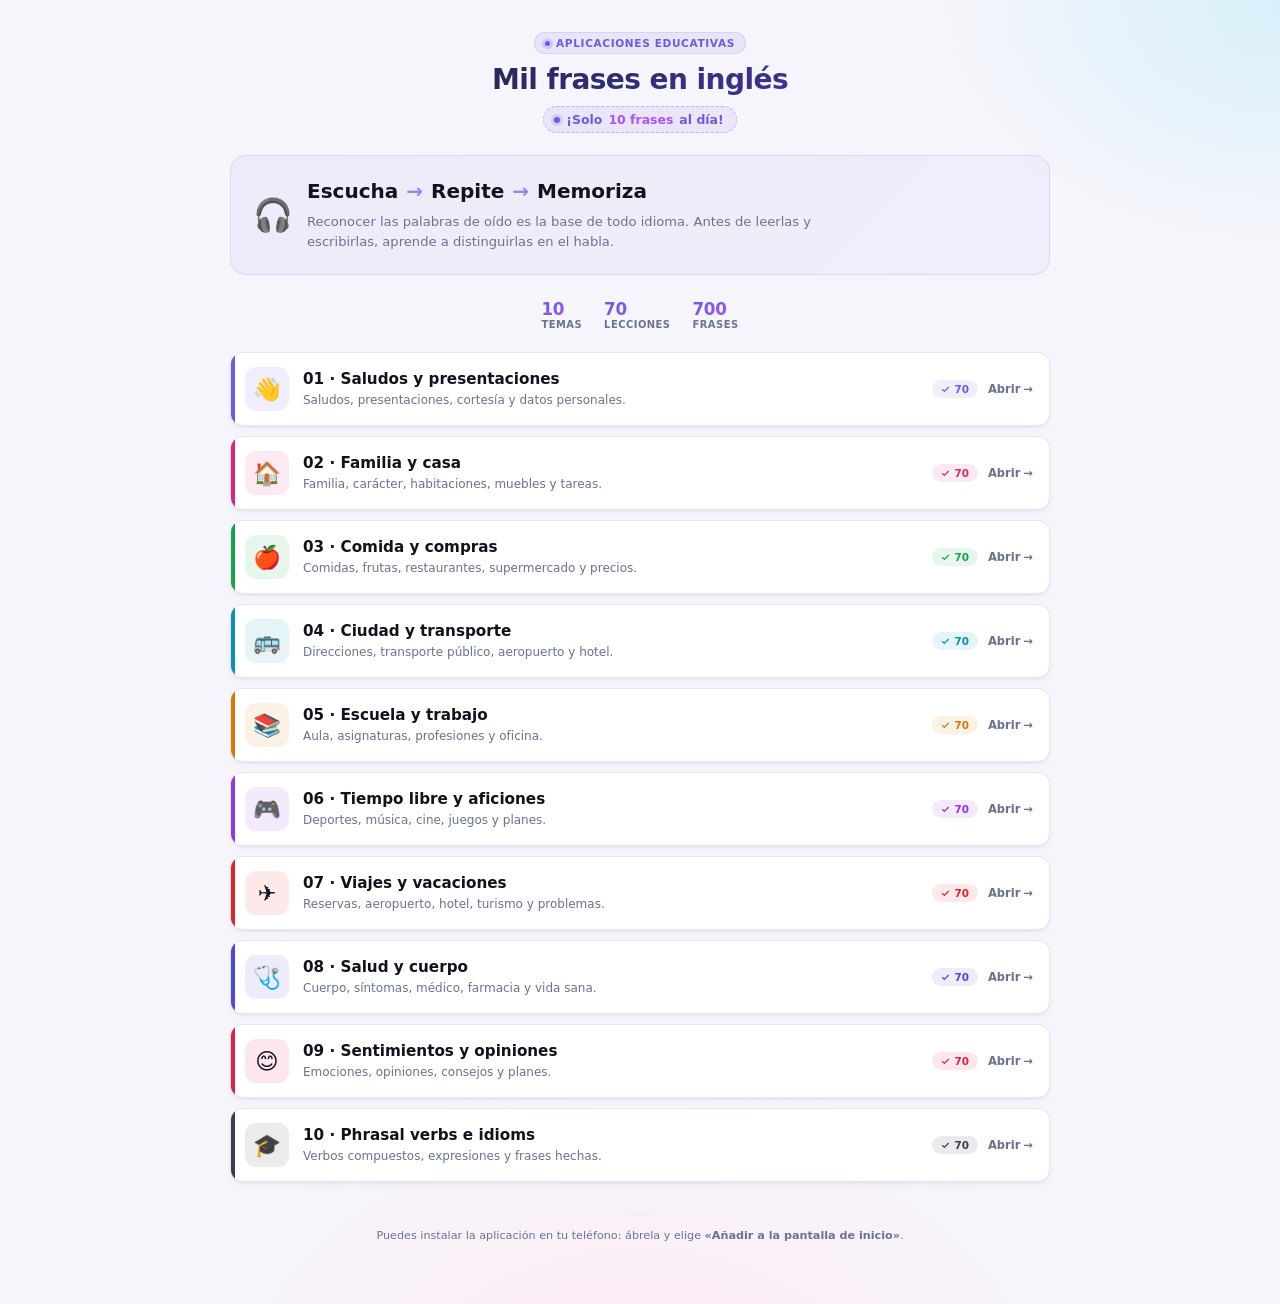
==== index.html @ 71757808 "Add files via upload" ====
<!DOCTYPE html>
<html lang="es">
<head>
<meta charset="UTF-8" />
<meta name="viewport" content="width=device-width, initial-scale=1" />
<title>Mil frases en inglés</title>
<meta name="theme-color" content="#6b5ce7" />
<style>
  :root{--bg:#f6f5fb;--card:#fff;--line:#e7e6f0;--accent:#6b5ce7;--accent-2:#a855f7;--text:#12121f;--muted:#6b7192;
    --shadow-sm:0 1px 2px rgba(20,20,60,.05),0 4px 12px -6px rgba(20,20,60,.10);
    --shadow-lg:0 6px 16px rgba(20,20,60,.08),0 24px 48px -22px rgba(20,20,60,.28);}
  *{box-sizing:border-box}
  html,body{margin:0;min-height:100%}
  body{font-family:system-ui,-apple-system,"Segoe UI",Roboto,Arial,sans-serif;color:var(--text);
    background:radial-gradient(900px 500px at 0% -20%,#e9e5ff 0%,transparent 55%),
      radial-gradient(700px 500px at 100% 0%,#d8f0fa 0%,transparent 50%),
      radial-gradient(800px 600px at 50% 110%,#ffe9f3 0%,transparent 60%),var(--bg);
    padding:32px 16px 48px;min-height:100vh;-webkit-font-smoothing:antialiased;font-size:14px;}
  .wrap{max-width:820px;margin:0 auto}
  .hero{text-align:center;margin-bottom:20px}
  .hero-badge{display:inline-flex;align-items:center;gap:6px;font-size:.66rem;font-weight:700;letter-spacing:.06em;text-transform:uppercase;padding:4px 10px;border-radius:100px;background:rgba(107,92,231,.10);color:var(--accent);margin-bottom:10px;border:1px solid rgba(107,92,231,.15)}
  .hero-badge::before{content:"";width:5px;height:5px;border-radius:50%;background:var(--accent);box-shadow:0 0 0 3px rgba(107,92,231,.20);animation:pulse 2s ease-in-out infinite}
  @keyframes pulse{50%{box-shadow:0 0 0 5px rgba(107,92,231,.05)}}
  h1{font-size:clamp(1.35rem,2.6vw,1.75rem);margin:0;letter-spacing:-0.02em;font-weight:800;line-height:1.15;background:linear-gradient(135deg,#1a1c2e 0%,#4a3fbf 100%);-webkit-background-clip:text;background-clip:text;-webkit-text-fill-color:transparent;color:transparent}
  .hero-tagline{display:inline-flex;align-items:center;gap:6px;margin-top:10px;padding:5px 12px 5px 10px;border-radius:100px;background:linear-gradient(135deg,rgba(107,92,231,.10),rgba(168,85,247,.10));border:1px dashed rgba(107,92,231,.35);color:var(--accent);font-size:.78rem;font-weight:700}
  .hero-tagline .dot{width:6px;height:6px;border-radius:50%;background:var(--accent);box-shadow:0 0 0 3px rgba(107,92,231,.18)}
  .hero-tagline em{font-style:normal;font-weight:800;color:var(--accent-2)}
  .principle{position:relative;margin:22px 0 26px;padding:22px 24px 22px 76px;background:linear-gradient(135deg,rgba(107,92,231,.06) 0%,rgba(168,85,247,.05) 100%);border:1px solid rgba(107,92,231,.15);border-radius:16px}
  .principle-icon{position:absolute;left:22px;top:50%;transform:translateY(-50%);font-size:2rem;opacity:.9}
  .principle-title{font-size:clamp(1.05rem,2.2vw,1.25rem);font-weight:800;line-height:1.3;margin:0 0 8px;display:flex;flex-wrap:wrap;align-items:center;gap:6px 8px}
  .principle-title em{font-style:normal}
  .principle-title .arrow{color:var(--accent);opacity:.7;font-weight:700}
  .principle-desc{font-size:.82rem;color:var(--muted);line-height:1.5;margin:0;max-width:520px}
  .stats{display:flex;justify-content:center;gap:22px;margin:16px auto 0;flex-wrap:wrap}
  .stat-num{font-size:1.05rem;font-weight:800;letter-spacing:-0.02em;background:linear-gradient(135deg,var(--accent),var(--accent-2));-webkit-background-clip:text;background-clip:text;-webkit-text-fill-color:transparent;line-height:1;margin-bottom:2px}
  .stat-label{font-size:.62rem;color:var(--muted);letter-spacing:.05em;text-transform:uppercase;font-weight:600}
  .grid{display:flex;flex-direction:column;gap:10px;margin-top:22px}
  .card{position:relative;display:flex;align-items:center;gap:14px;padding:14px 16px 14px 14px;background:var(--card);border:1px solid var(--line);border-radius:12px;text-decoration:none;color:inherit;box-shadow:var(--shadow-sm);transition:transform .2s,box-shadow .2s,border-color .2s;overflow:hidden;isolation:isolate}
  .card::before{content:"";position:absolute;inset:-1px;border-radius:inherit;background:radial-gradient(120% 100% at 0% 50%,var(--glow,rgba(107,92,231,.20)) 0%,transparent 55%);opacity:0;transition:opacity .24s;z-index:-1;pointer-events:none}
  .card:hover::before{opacity:1}
  .card:hover{transform:translateX(4px);box-shadow:var(--shadow-lg);border-color:transparent}
  .card::after{content:"";position:absolute;left:0;top:0;bottom:0;width:4px;background:var(--accent);border-radius:12px 0 0 12px}
  .card-icon{width:44px;height:44px;border-radius:11px;display:flex;align-items:center;justify-content:center;font-size:1.4rem;background:var(--icon-bg);flex:0 0 auto;transition:transform .22s}
  .card:hover .card-icon{transform:scale(1.08) rotate(-3deg)}
  .card-body{flex:1 1 auto;min-width:0}
  .card-title{font-size:.95rem;font-weight:700;margin:0 0 3px;line-height:1.25}
  .card-desc{color:var(--muted);font-size:.75rem;line-height:1.4;margin:0;overflow:hidden;text-overflow:ellipsis;white-space:nowrap}
  .card-right{display:flex;align-items:center;gap:10px;flex:0 0 auto}
  .badge{display:inline-flex;align-items:center;gap:4px;font-size:.65rem;font-weight:700;padding:3px 9px;border-radius:20px;background:var(--icon-bg);color:var(--accent);white-space:nowrap}
  .badge svg{width:9px;height:9px}
  .open-hint{display:inline-flex;align-items:center;gap:3px;font-size:.72rem;font-weight:600;color:var(--muted)}
  .card:hover .open-hint{color:var(--accent)}
  .open-hint .arrow{display:inline-block;transition:transform .22s}
  .card:hover .open-hint .arrow{transform:translateX(4px)}
  footer{text-align:center;margin-top:32px;color:var(--muted);font-size:.7rem;line-height:1.55}
  .footer-divider{width:36px;height:1px;background:linear-gradient(90deg,transparent,var(--line),transparent);margin:0 auto 12px;border-radius:2px}
  @media (max-width:520px){
    body{padding:20px 12px 40px}
    h1{font-size:1.2rem}
    .hero-tagline{font-size:.72rem;padding:4px 10px 4px 9px}
    .principle{padding:18px}
    .principle-icon{position:static;transform:none;display:block;margin-bottom:8px;font-size:1.6rem}
    .card{padding:12px;gap:10px}
    .card-icon{width:38px;height:38px;font-size:1.2rem}
    .card-title{font-size:.88rem}
    .card-desc{font-size:.7rem}
    .badge{display:none}
    .open-hint .label{display:none}
  }
</style>
</head>
<body>
<div class="wrap">
  <header class="hero">
    <div class="hero-badge">Aplicaciones educativas</div>
    <h1>Mil frases en inglés</h1>
    <div class="hero-tagline"><span class="dot" aria-hidden="true"></span>¡Solo <em>10 frases</em> al día!</div>
  </header>

  <section class="principle" aria-label="Principio del aprendizaje">
    <div class="principle-icon" aria-hidden="true">🎧</div>
    <h2 class="principle-title">
      <span>Escucha</span><span class="arrow" aria-hidden="true">→</span>
      <span>Repite</span><span class="arrow" aria-hidden="true">→</span>
      <em>Memoriza</em>
    </h2>
    <p class="principle-desc">Reconocer las palabras de oído es la base de todo idioma. Antes de leerlas y escribirlas, aprende a distinguirlas en el habla.</p>
  </section>

  <div class="stats">
    <div class="stat"><div class="stat-num">10</div><div class="stat-label">Temas</div></div>
    <div class="stat"><div class="stat-num">70</div><div class="stat-label">Lecciones</div></div>
    <div class="stat"><div class="stat-num">700</div><div class="stat-label">Frases</div></div>
  </div>

  <main class="grid" id="appsGrid"></main>

  <footer>
    <div class="footer-divider"></div>
    <p>Puedes instalar la aplicación en tu teléfono: ábrela y elige <strong>«Añadir a la pantalla de inicio»</strong>.</p>
  </footer>
</div>

<script>
const APPS = [
  {title:"01 · Saludos y presentaciones", description:"Saludos, presentaciones, cortesía y datos personales.", icon:"👋", link:"01-greetings.html", color:"#6b5ce7", iconBg:"rgba(107,92,231,.10)", glow:"rgba(107,92,231,.22)"},
  {title:"02 · Familia y casa", description:"Familia, carácter, habitaciones, muebles y tareas.", icon:"🏠", link:"02-family-home.html", color:"#db2777", iconBg:"rgba(219,39,119,.10)", glow:"rgba(219,39,119,.22)"},
  {title:"03 · Comida y compras", description:"Comidas, frutas, restaurantes, supermercado y precios.", icon:"🍎", link:"03-food-shopping.html", color:"#16a34a", iconBg:"rgba(22,163,74,.10)", glow:"rgba(22,163,74,.22)"},
  {title:"04 · Ciudad y transporte", description:"Direcciones, transporte público, aeropuerto y hotel.", icon:"🚌", link:"04-city-transport.html", color:"#0891b2", iconBg:"rgba(8,145,178,.10)", glow:"rgba(8,145,178,.22)"},
  {title:"05 · Escuela y trabajo", description:"Aula, asignaturas, profesiones y oficina.", icon:"📚", link:"05-school-work.html", color:"#d97706", iconBg:"rgba(217,119,6,.10)", glow:"rgba(217,119,6,.22)"},
  {title:"06 · Tiempo libre y aficiones", description:"Deportes, música, cine, juegos y planes.", icon:"🎮", link:"06-free-time.html", color:"#9333ea", iconBg:"rgba(147,51,234,.10)", glow:"rgba(147,51,234,.22)"},
  {title:"07 · Viajes y vacaciones", description:"Reservas, aeropuerto, hotel, turismo y problemas.", icon:"✈️", link:"07-travel.html", color:"#dc2626", iconBg:"rgba(220,38,38,.10)", glow:"rgba(220,38,38,.22)"},
  {title:"08 · Salud y cuerpo", description:"Cuerpo, síntomas, médico, farmacia y vida sana.", icon:"🩺", link:"08-health-body.html", color:"#4f46e5", iconBg:"rgba(79,70,229,.10)", glow:"rgba(79,70,229,.22)"},
  {title:"09 · Sentimientos y opiniones", description:"Emociones, opiniones, consejos y planes.", icon:"😊", link:"09-feelings.html", color:"#e11d48", iconBg:"rgba(225,29,72,.10)", glow:"rgba(225,29,72,.22)"},
  {title:"10 · Phrasal verbs e idioms", description:"Verbos compuestos, expresiones y frases hechas.", icon:"🎓", link:"10-idioms.html", color:"#3a3d4d", iconBg:"rgba(58,61,77,.10)", glow:"rgba(58,61,77,.22)"}
];

const grid = document.getElementById('appsGrid');
const check = `<svg viewBox="0 0 24 24" fill="none" stroke="currentColor" stroke-width="3" stroke-linecap="round" stroke-linejoin="round"><polyline points="20 6 9 17 4 12"></polyline></svg>`;

APPS.forEach(app=>{
  const c = document.createElement('a');
  c.className = 'card';
  c.href = app.link;
  c.style.setProperty('--accent', app.color);
  c.style.setProperty('--icon-bg', app.iconBg);
  c.style.setProperty('--glow', app.glow);
  c.innerHTML = `
    <div class="card-icon">${app.icon}</div>
    <div class="card-body">
      <h2 class="card-title">${app.title}</h2>
      <p class="card-desc">${app.description}</p>
    </div>
    <div class="card-right">
      <span class="badge">${check}70</span>
      <span class="open-hint"><span class="label">Abrir</span> <span class="arrow">→</span></span>
    </div>`;
  grid.appendChild(c);
});
</script>
</body>
</html>
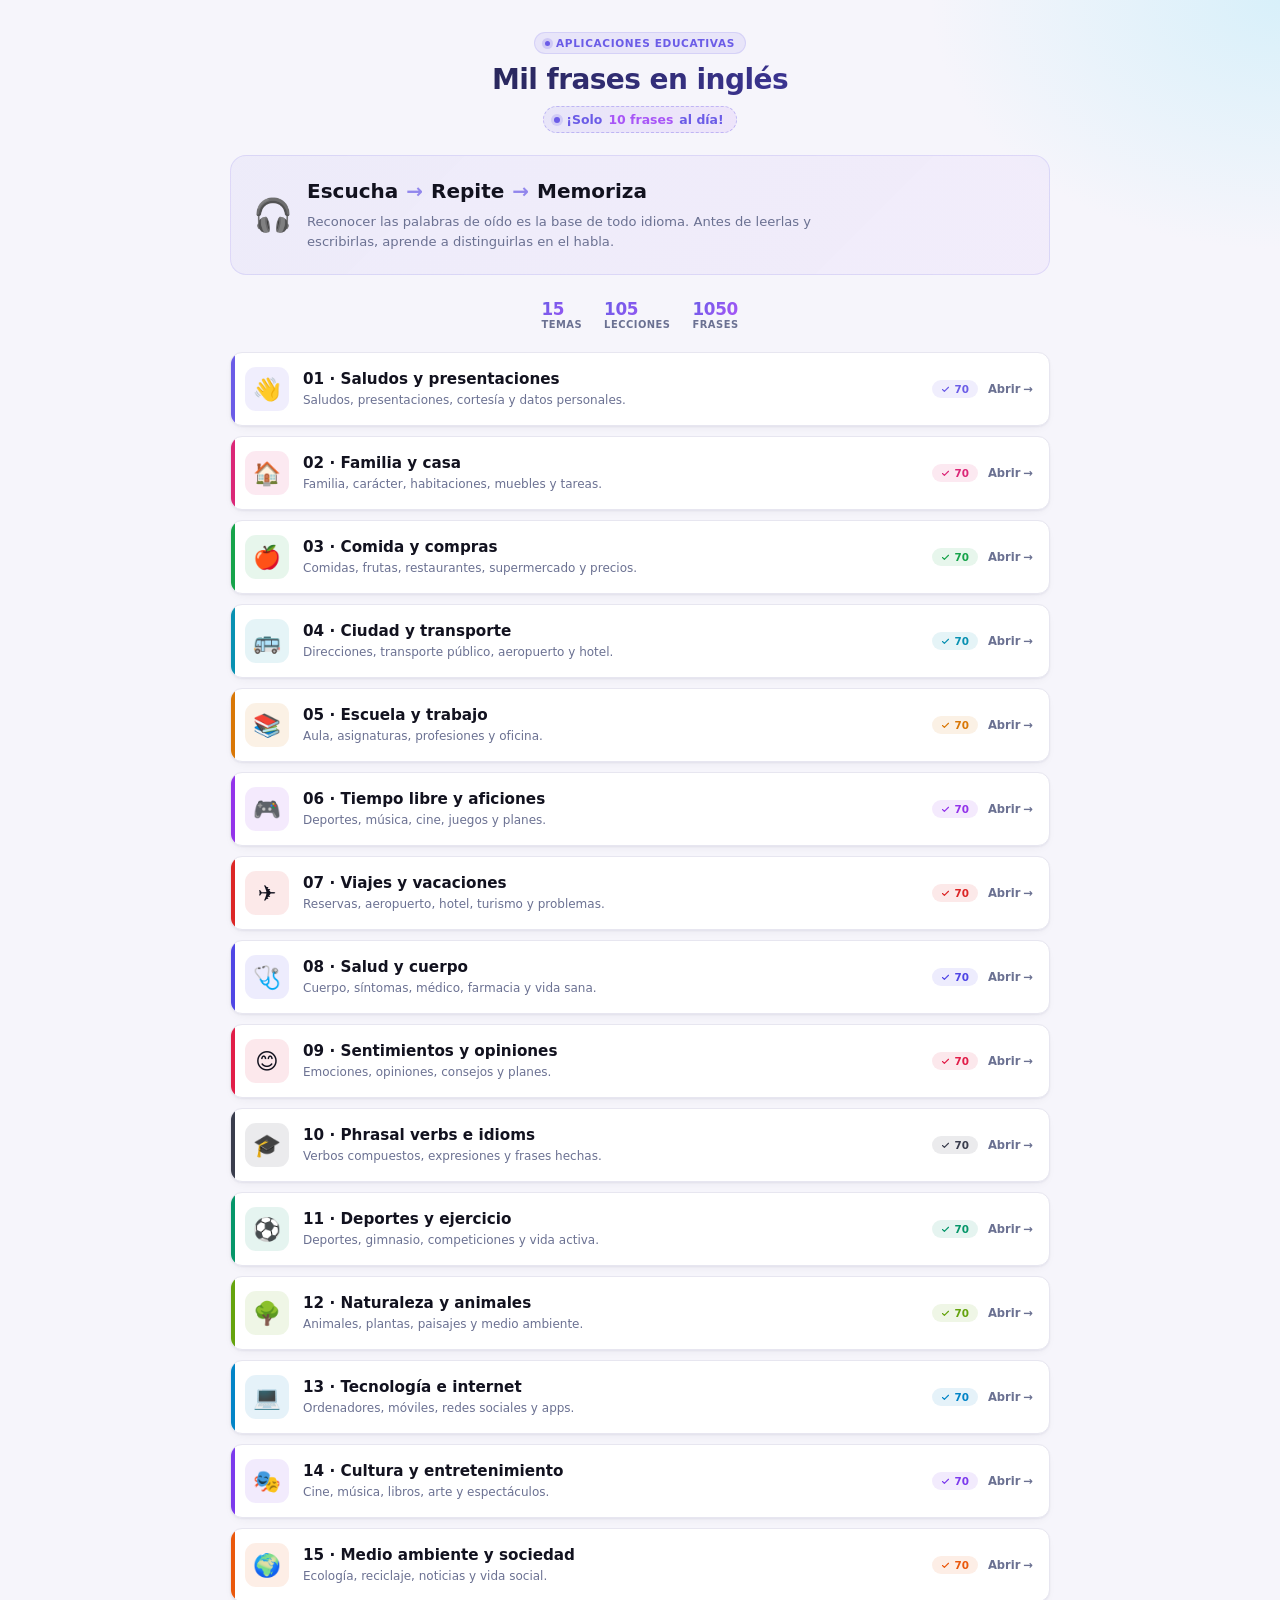
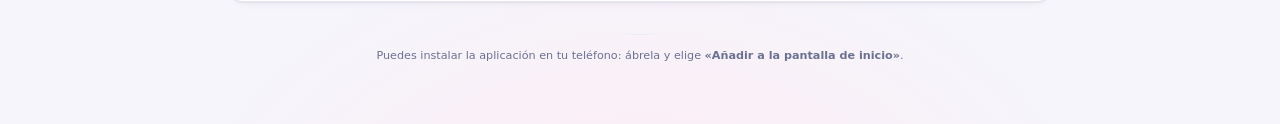
==== commit a9d01949: "Add files via upload" ====
--- a/index.html
+++ b/index.html
@@ -88,9 +88,9 @@
   </section>
 
   <div class="stats">
-    <div class="stat"><div class="stat-num">10</div><div class="stat-label">Temas</div></div>
-    <div class="stat"><div class="stat-num">70</div><div class="stat-label">Lecciones</div></div>
-    <div class="stat"><div class="stat-num">700</div><div class="stat-label">Frases</div></div>
+    <div class="stat"><div class="stat-num">15</div><div class="stat-label">Temas</div></div>
+    <div class="stat"><div class="stat-num">105</div><div class="stat-label">Lecciones</div></div>
+    <div class="stat"><div class="stat-num">1050</div><div class="stat-label">Frases</div></div>
   </div>
 
   <main class="grid" id="appsGrid"></main>
@@ -112,7 +112,12 @@
   {title:"07 · Viajes y vacaciones", description:"Reservas, aeropuerto, hotel, turismo y problemas.", icon:"✈️", link:"07-travel.html", color:"#dc2626", iconBg:"rgba(220,38,38,.10)", glow:"rgba(220,38,38,.22)"},
   {title:"08 · Salud y cuerpo", description:"Cuerpo, síntomas, médico, farmacia y vida sana.", icon:"🩺", link:"08-health-body.html", color:"#4f46e5", iconBg:"rgba(79,70,229,.10)", glow:"rgba(79,70,229,.22)"},
   {title:"09 · Sentimientos y opiniones", description:"Emociones, opiniones, consejos y planes.", icon:"😊", link:"09-feelings.html", color:"#e11d48", iconBg:"rgba(225,29,72,.10)", glow:"rgba(225,29,72,.22)"},
-  {title:"10 · Phrasal verbs e idioms", description:"Verbos compuestos, expresiones y frases hechas.", icon:"🎓", link:"10-idioms.html", color:"#3a3d4d", iconBg:"rgba(58,61,77,.10)", glow:"rgba(58,61,77,.22)"}
+  {title:"10 · Phrasal verbs e idioms", description:"Verbos compuestos, expresiones y frases hechas.", icon:"🎓", link:"10-idioms.html", color:"#3a3d4d", iconBg:"rgba(58,61,77,.10)", glow:"rgba(58,61,77,.22)"},
+  {title:"11 · Deportes y ejercicio", description:"Deportes, gimnasio, competiciones y vida activa.", icon:"⚽", link:"11-sports.html", color:"#059669", iconBg:"rgba(5,150,105,.10)", glow:"rgba(5,150,105,.22)"},
+  {title:"12 · Naturaleza y animales", description:"Animales, plantas, paisajes y medio ambiente.", icon:"🌳", link:"12-nature.html", color:"#65a30d", iconBg:"rgba(101,163,13,.10)", glow:"rgba(101,163,13,.22)"},
+  {title:"13 · Tecnología e internet", description:"Ordenadores, móviles, redes sociales y apps.", icon:"💻", link:"13-technology.html", color:"#0284c7", iconBg:"rgba(2,132,199,.10)", glow:"rgba(2,132,199,.22)"},
+  {title:"14 · Cultura y entretenimiento", description:"Cine, música, libros, arte y espectáculos.", icon:"🎭", link:"14-culture.html", color:"#7c3aed", iconBg:"rgba(124,58,237,.10)", glow:"rgba(124,58,237,.22)"},
+  {title:"15 · Medio ambiente y sociedad", description:"Ecología, reciclaje, noticias y vida social.", icon:"🌍", link:"15-society.html", color:"#ea580c", iconBg:"rgba(234,88,12,.10)", glow:"rgba(234,88,12,.22)"}
 ];
 
 const grid = document.getElementById('appsGrid');
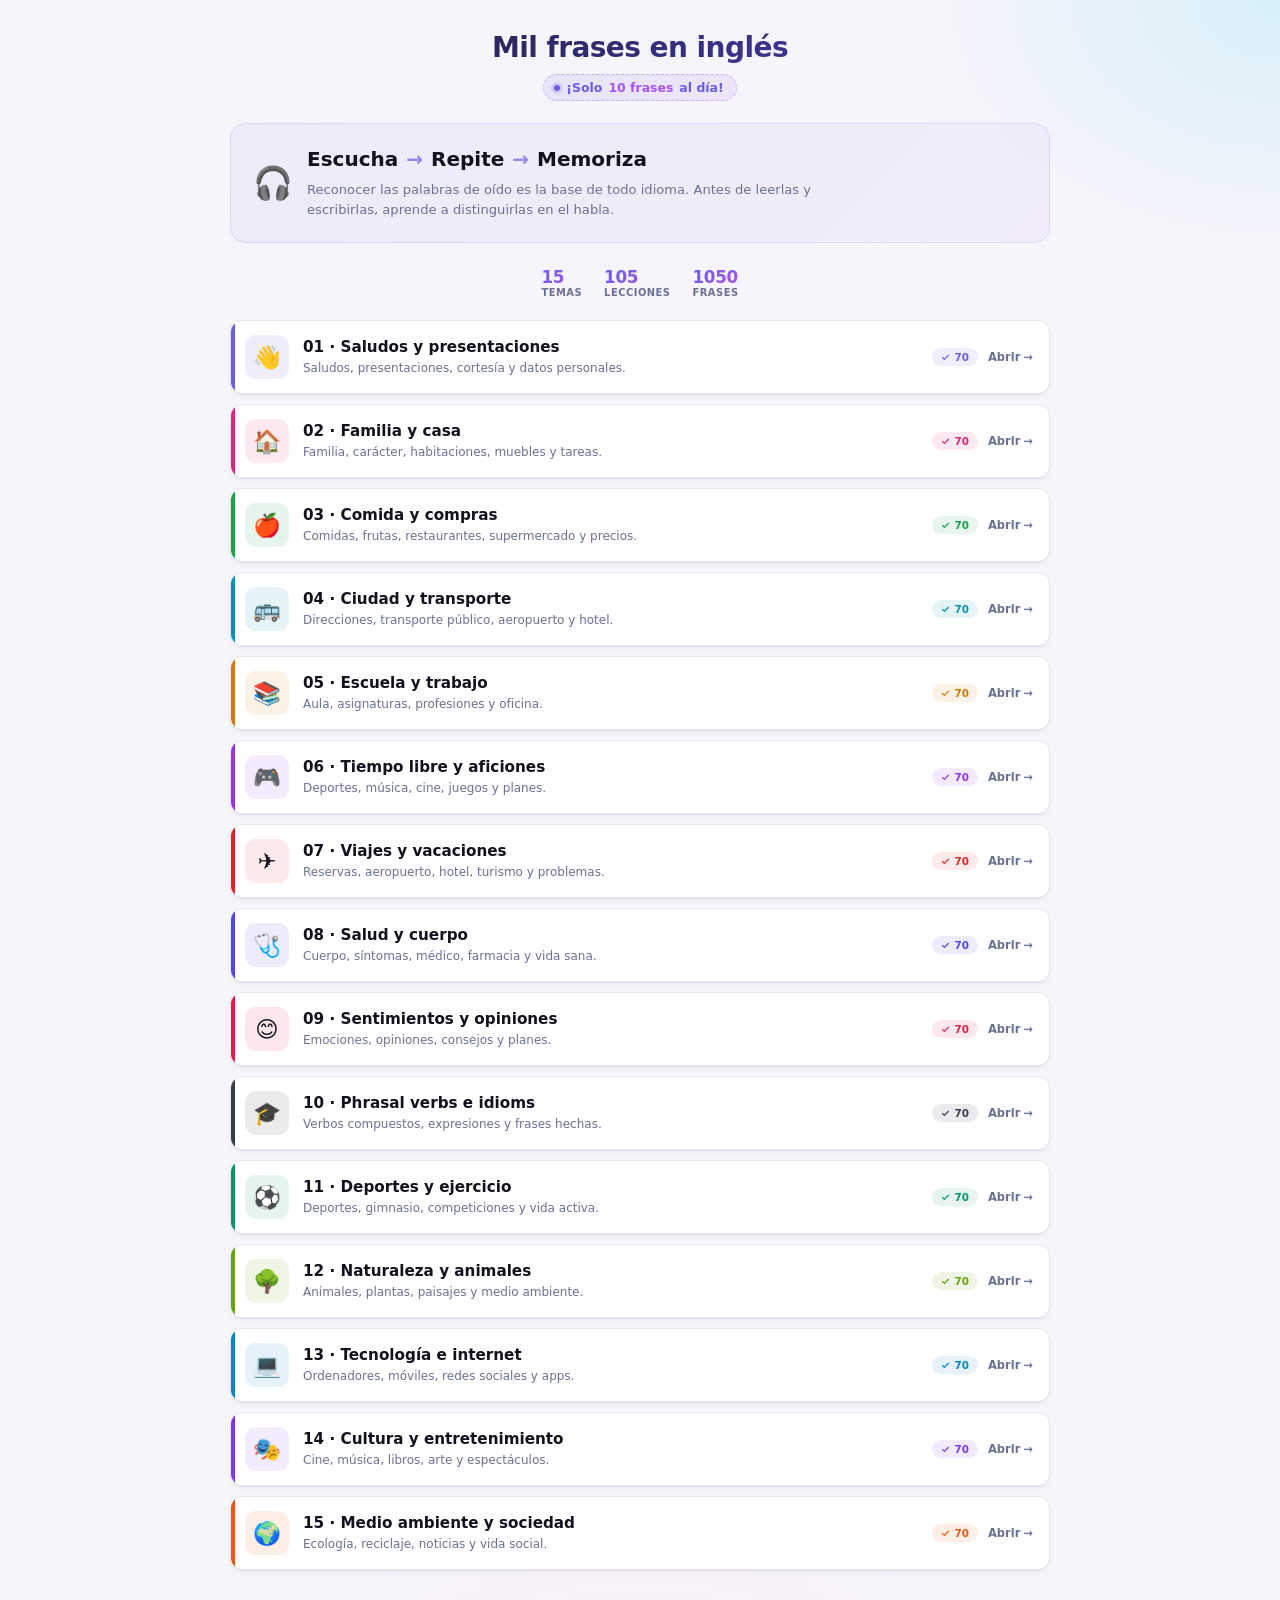
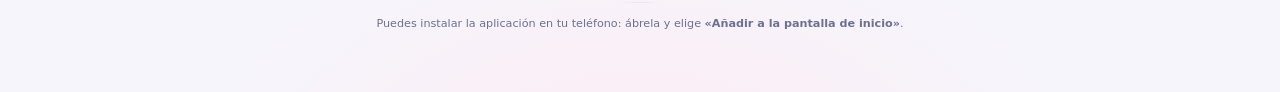
==== commit 21062e0e: "Update index.html" ====
--- a/index.html
+++ b/index.html
@@ -72,7 +72,6 @@
 <body>
 <div class="wrap">
   <header class="hero">
-    <div class="hero-badge">Aplicaciones educativas</div>
     <h1>Mil frases en inglés</h1>
     <div class="hero-tagline"><span class="dot" aria-hidden="true"></span>¡Solo <em>10 frases</em> al día!</div>
   </header>
@@ -144,4 +143,4 @@
 });
 </script>
 </body>
-</html>+</html>
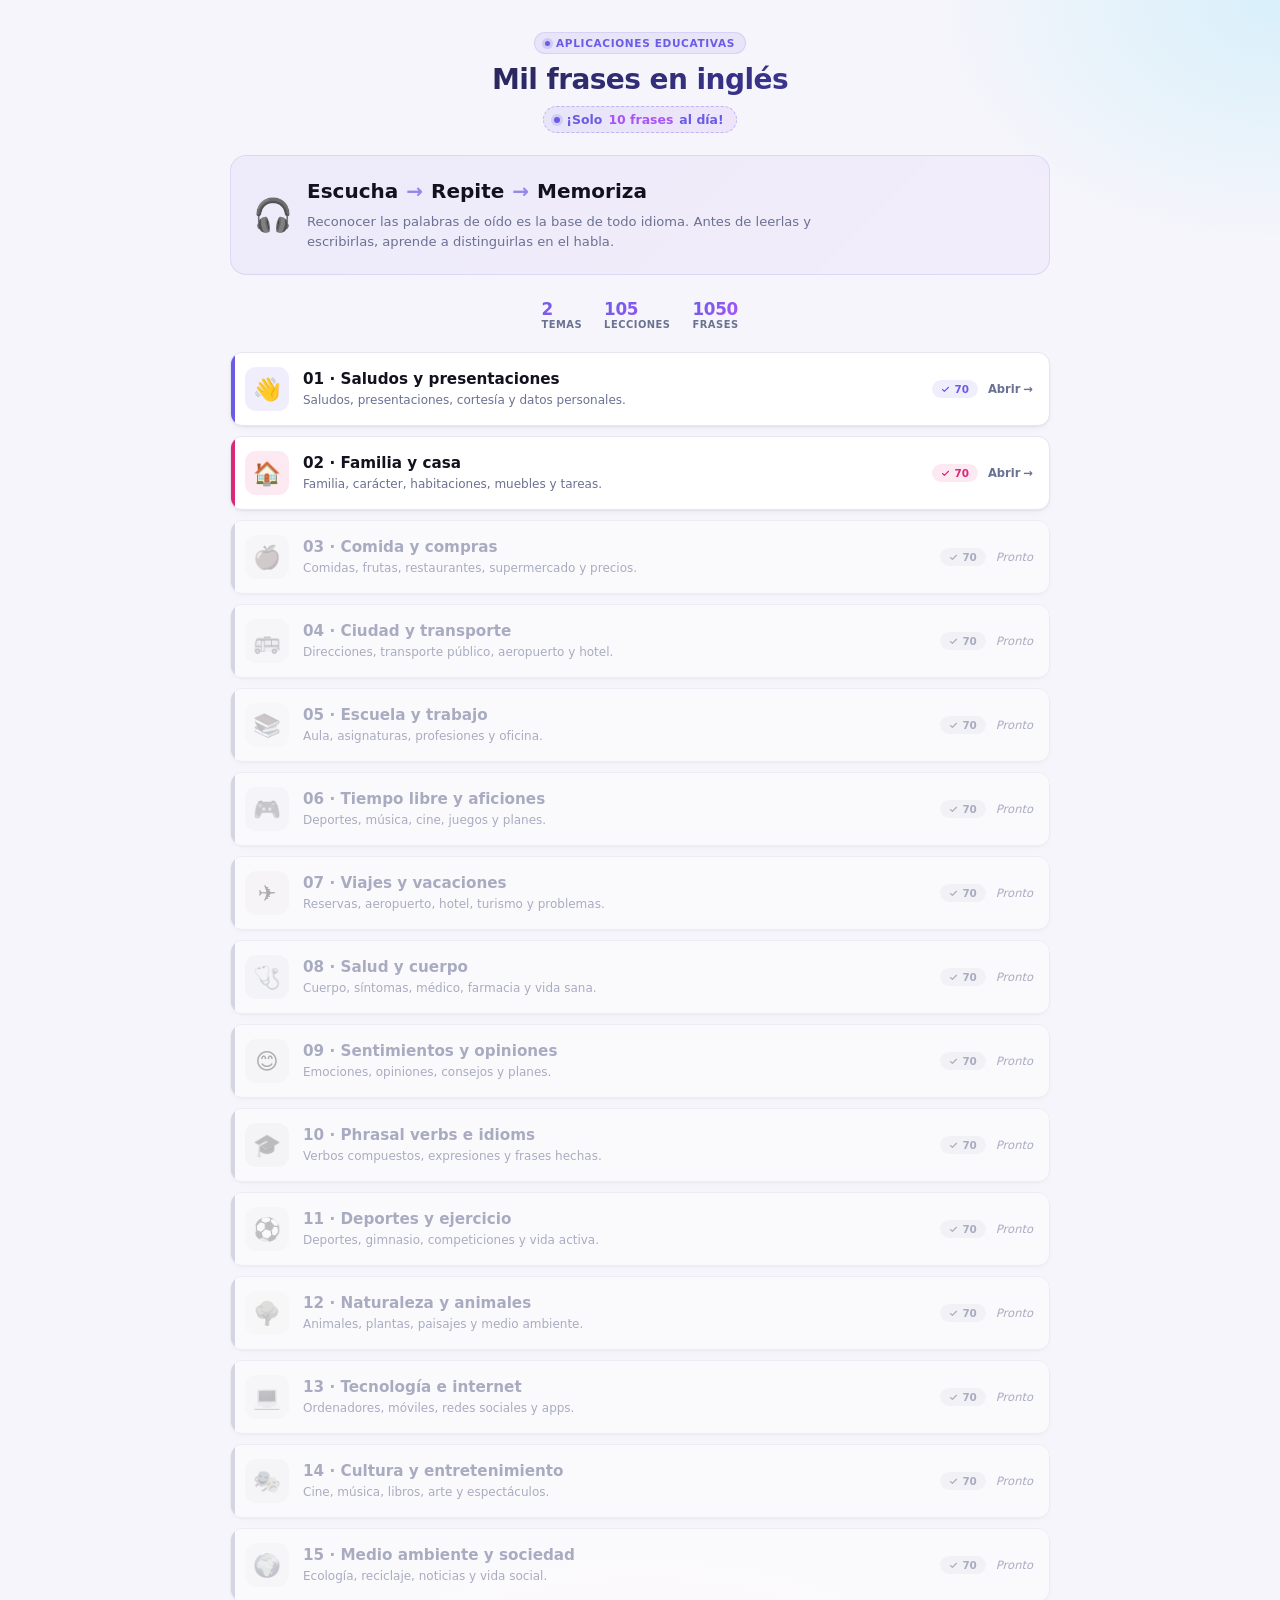
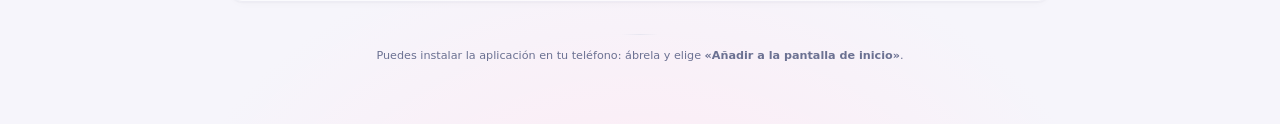
==== commit 0b36deac: "Add files via upload" ====
--- a/index.html
+++ b/index.html
@@ -52,6 +52,18 @@
   .card:hover .open-hint{color:var(--accent)}
   .open-hint .arrow{display:inline-block;transition:transform .22s}
   .card:hover .open-hint .arrow{transform:translateX(4px)}
+
+  /* ================= Coming soon (disabled cards) ================= */
+  .card.coming-soon{opacity:.55;cursor:default;pointer-events:none}
+  .card.coming-soon::before{display:none}
+  .card.coming-soon:hover{transform:none;box-shadow:var(--shadow-sm);border-color:var(--line)}
+  .card.coming-soon::after{background:#b8bbd0}
+  .card.coming-soon .card-icon{filter:grayscale(.9);opacity:.6}
+  .card.coming-soon .card-title{color:var(--muted)}
+  .card.coming-soon .open-hint{color:var(--muted);font-style:italic;font-weight:500}
+  .card.coming-soon .open-hint .arrow{display:none}
+  .card.coming-soon .badge{background:rgba(107,114,128,.10);color:var(--muted)}
+
   footer{text-align:center;margin-top:32px;color:var(--muted);font-size:.7rem;line-height:1.55}
   .footer-divider{width:36px;height:1px;background:linear-gradient(90deg,transparent,var(--line),transparent);margin:0 auto 12px;border-radius:2px}
   @media (max-width:520px){
@@ -72,6 +84,7 @@
 <body>
 <div class="wrap">
   <header class="hero">
+    <div class="hero-badge">Aplicaciones educativas</div>
     <h1>Mil frases en inglés</h1>
     <div class="hero-tagline"><span class="dot" aria-hidden="true"></span>¡Solo <em>10 frases</em> al día!</div>
   </header>
@@ -87,7 +100,7 @@
   </section>
 
   <div class="stats">
-    <div class="stat"><div class="stat-num">15</div><div class="stat-label">Temas</div></div>
+    <div class="stat"><div class="stat-num" id="statThemes">—</div><div class="stat-label">Temas</div></div>
     <div class="stat"><div class="stat-num">105</div><div class="stat-label">Lecciones</div></div>
     <div class="stat"><div class="stat-num">1050</div><div class="stat-label">Frases</div></div>
   </div>
@@ -104,28 +117,33 @@
 const APPS = [
   {title:"01 · Saludos y presentaciones", description:"Saludos, presentaciones, cortesía y datos personales.", icon:"👋", link:"01-greetings.html", color:"#6b5ce7", iconBg:"rgba(107,92,231,.10)", glow:"rgba(107,92,231,.22)"},
   {title:"02 · Familia y casa", description:"Familia, carácter, habitaciones, muebles y tareas.", icon:"🏠", link:"02-family-home.html", color:"#db2777", iconBg:"rgba(219,39,119,.10)", glow:"rgba(219,39,119,.22)"},
-  {title:"03 · Comida y compras", description:"Comidas, frutas, restaurantes, supermercado y precios.", icon:"🍎", link:"03-food-shopping.html", color:"#16a34a", iconBg:"rgba(22,163,74,.10)", glow:"rgba(22,163,74,.22)"},
-  {title:"04 · Ciudad y transporte", description:"Direcciones, transporte público, aeropuerto y hotel.", icon:"🚌", link:"04-city-transport.html", color:"#0891b2", iconBg:"rgba(8,145,178,.10)", glow:"rgba(8,145,178,.22)"},
-  {title:"05 · Escuela y trabajo", description:"Aula, asignaturas, profesiones y oficina.", icon:"📚", link:"05-school-work.html", color:"#d97706", iconBg:"rgba(217,119,6,.10)", glow:"rgba(217,119,6,.22)"},
-  {title:"06 · Tiempo libre y aficiones", description:"Deportes, música, cine, juegos y planes.", icon:"🎮", link:"06-free-time.html", color:"#9333ea", iconBg:"rgba(147,51,234,.10)", glow:"rgba(147,51,234,.22)"},
-  {title:"07 · Viajes y vacaciones", description:"Reservas, aeropuerto, hotel, turismo y problemas.", icon:"✈️", link:"07-travel.html", color:"#dc2626", iconBg:"rgba(220,38,38,.10)", glow:"rgba(220,38,38,.22)"},
-  {title:"08 · Salud y cuerpo", description:"Cuerpo, síntomas, médico, farmacia y vida sana.", icon:"🩺", link:"08-health-body.html", color:"#4f46e5", iconBg:"rgba(79,70,229,.10)", glow:"rgba(79,70,229,.22)"},
-  {title:"09 · Sentimientos y opiniones", description:"Emociones, opiniones, consejos y planes.", icon:"😊", link:"09-feelings.html", color:"#e11d48", iconBg:"rgba(225,29,72,.10)", glow:"rgba(225,29,72,.22)"},
-  {title:"10 · Phrasal verbs e idioms", description:"Verbos compuestos, expresiones y frases hechas.", icon:"🎓", link:"10-idioms.html", color:"#3a3d4d", iconBg:"rgba(58,61,77,.10)", glow:"rgba(58,61,77,.22)"},
-  {title:"11 · Deportes y ejercicio", description:"Deportes, gimnasio, competiciones y vida activa.", icon:"⚽", link:"11-sports.html", color:"#059669", iconBg:"rgba(5,150,105,.10)", glow:"rgba(5,150,105,.22)"},
-  {title:"12 · Naturaleza y animales", description:"Animales, plantas, paisajes y medio ambiente.", icon:"🌳", link:"12-nature.html", color:"#65a30d", iconBg:"rgba(101,163,13,.10)", glow:"rgba(101,163,13,.22)"},
-  {title:"13 · Tecnología e internet", description:"Ordenadores, móviles, redes sociales y apps.", icon:"💻", link:"13-technology.html", color:"#0284c7", iconBg:"rgba(2,132,199,.10)", glow:"rgba(2,132,199,.22)"},
-  {title:"14 · Cultura y entretenimiento", description:"Cine, música, libros, arte y espectáculos.", icon:"🎭", link:"14-culture.html", color:"#7c3aed", iconBg:"rgba(124,58,237,.10)", glow:"rgba(124,58,237,.22)"},
-  {title:"15 · Medio ambiente y sociedad", description:"Ecología, reciclaje, noticias y vida social.", icon:"🌍", link:"15-society.html", color:"#ea580c", iconBg:"rgba(234,88,12,.10)", glow:"rgba(234,88,12,.22)"}
+
+  {title:"03 · Comida y compras", description:"Comidas, frutas, restaurantes, supermercado y precios.", icon:"🍎", link:"03-food-shopping.html", color:"#16a34a", iconBg:"rgba(22,163,74,.10)", glow:"rgba(22,163,74,.22)", comingSoon:true},
+  {title:"04 · Ciudad y transporte", description:"Direcciones, transporte público, aeropuerto y hotel.", icon:"🚌", link:"04-city-transport.html", color:"#0891b2", iconBg:"rgba(8,145,178,.10)", glow:"rgba(8,145,178,.22)", comingSoon:true},
+  {title:"05 · Escuela y trabajo", description:"Aula, asignaturas, profesiones y oficina.", icon:"📚", link:"05-school-work.html", color:"#d97706", iconBg:"rgba(217,119,6,.10)", glow:"rgba(217,119,6,.22)", comingSoon:true},
+  {title:"06 · Tiempo libre y aficiones", description:"Deportes, música, cine, juegos y planes.", icon:"🎮", link:"06-free-time.html", color:"#9333ea", iconBg:"rgba(147,51,234,.10)", glow:"rgba(147,51,234,.22)", comingSoon:true},
+  {title:"07 · Viajes y vacaciones", description:"Reservas, aeropuerto, hotel, turismo y problemas.", icon:"✈️", link:"07-travel.html", color:"#dc2626", iconBg:"rgba(220,38,38,.10)", glow:"rgba(220,38,38,.22)", comingSoon:true},
+  {title:"08 · Salud y cuerpo", description:"Cuerpo, síntomas, médico, farmacia y vida sana.", icon:"🩺", link:"08-health-body.html", color:"#4f46e5", iconBg:"rgba(79,70,229,.10)", glow:"rgba(79,70,229,.22)", comingSoon:true},
+  {title:"09 · Sentimientos y opiniones", description:"Emociones, opiniones, consejos y planes.", icon:"😊", link:"09-feelings.html", color:"#e11d48", iconBg:"rgba(225,29,72,.10)", glow:"rgba(225,29,72,.22)", comingSoon:true},
+  {title:"10 · Phrasal verbs e idioms", description:"Verbos compuestos, expresiones y frases hechas.", icon:"🎓", link:"10-idioms.html", color:"#3a3d4d", iconBg:"rgba(58,61,77,.10)", glow:"rgba(58,61,77,.22)", comingSoon:true},
+  {title:"11 · Deportes y ejercicio", description:"Deportes, gimnasio, competiciones y vida activa.", icon:"⚽", link:"11-sports.html", color:"#059669", iconBg:"rgba(5,150,105,.10)", glow:"rgba(5,150,105,.22)", comingSoon:true},
+  {title:"12 · Naturaleza y animales", description:"Animales, plantas, paisajes y medio ambiente.", icon:"🌳", link:"12-nature.html", color:"#65a30d", iconBg:"rgba(101,163,13,.10)", glow:"rgba(101,163,13,.22)", comingSoon:true},
+  {title:"13 · Tecnología e internet", description:"Ordenadores, móviles, redes sociales y apps.", icon:"💻", link:"13-technology.html", color:"#0284c7", iconBg:"rgba(2,132,199,.10)", glow:"rgba(2,132,199,.22)", comingSoon:true},
+  {title:"14 · Cultura y entretenimiento", description:"Cine, música, libros, arte y espectáculos.", icon:"🎭", link:"14-culture.html", color:"#7c3aed", iconBg:"rgba(124,58,237,.10)", glow:"rgba(124,58,237,.22)", comingSoon:true},
+  {title:"15 · Medio ambiente y sociedad", description:"Ecología, reciclaje, noticias y vida social.", icon:"🌍", link:"15-society.html", color:"#ea580c", iconBg:"rgba(234,88,12,.10)", glow:"rgba(234,88,12,.22)", comingSoon:true}
 ];
 
 const grid = document.getElementById('appsGrid');
+const statThemes = document.getElementById('statThemes');
 const check = `<svg viewBox="0 0 24 24" fill="none" stroke="currentColor" stroke-width="3" stroke-linecap="round" stroke-linejoin="round"><polyline points="20 6 9 17 4 12"></polyline></svg>`;
 
-APPS.forEach(app=>{
-  const c = document.createElement('a');
-  c.className = 'card';
-  c.href = app.link;
+// Считаем только активные темы
+statThemes.textContent = APPS.filter(a => !a.comingSoon).length;
+
+APPS.forEach(app => {
+  const c = document.createElement(app.comingSoon ? 'div' : 'a');
+  c.className = 'card' + (app.comingSoon ? ' coming-soon' : '');
+  if(!app.comingSoon) c.href = app.link;
   c.style.setProperty('--accent', app.color);
   c.style.setProperty('--icon-bg', app.iconBg);
   c.style.setProperty('--glow', app.glow);
@@ -137,10 +155,13 @@
     </div>
     <div class="card-right">
       <span class="badge">${check}70</span>
-      <span class="open-hint"><span class="label">Abrir</span> <span class="arrow">→</span></span>
+      <span class="open-hint">
+        <span class="label">${app.comingSoon ? 'Pronto' : 'Abrir'}</span>
+        <span class="arrow">→</span>
+      </span>
     </div>`;
   grid.appendChild(c);
 });
 </script>
 </body>
-</html>
+</html>
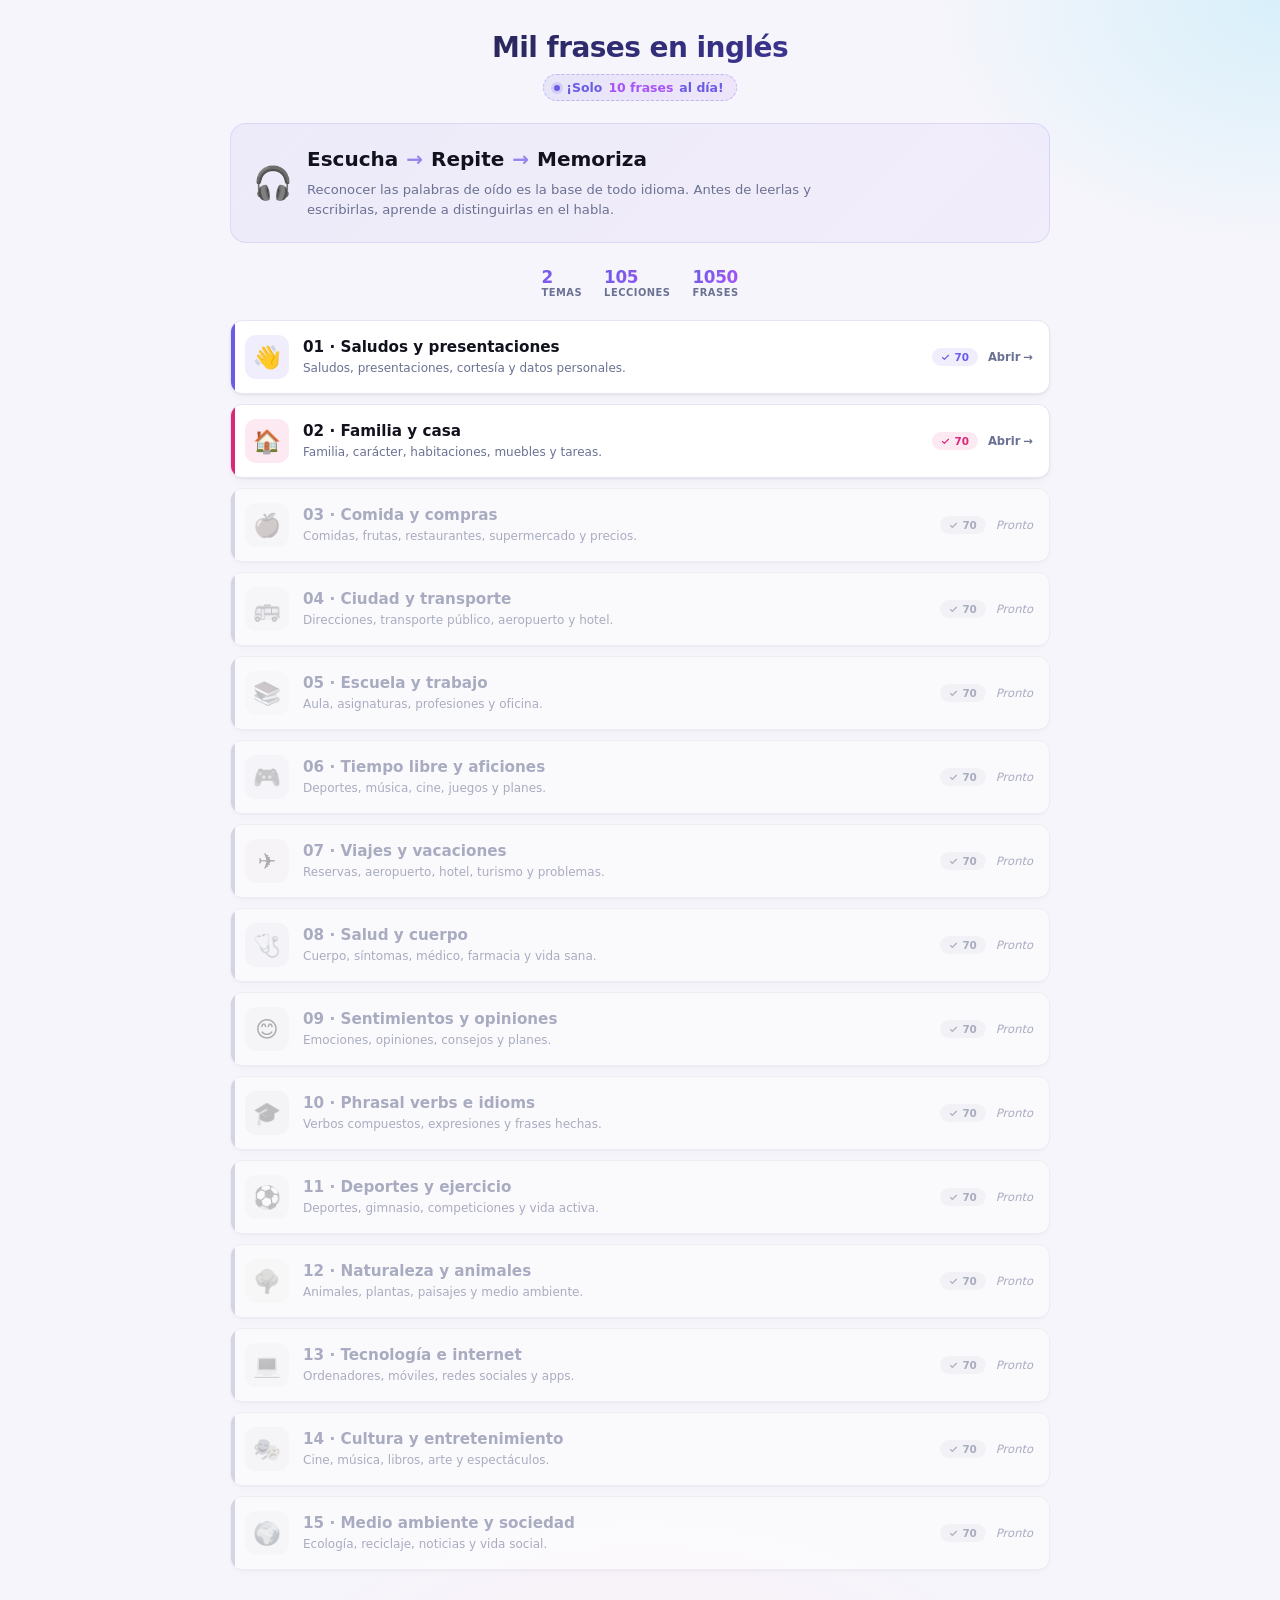
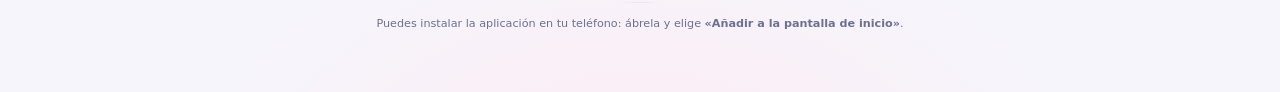
==== commit 6114e5dd: "Add files via upload" ====
--- a/index.html
+++ b/index.html
@@ -18,9 +18,6 @@
     padding:32px 16px 48px;min-height:100vh;-webkit-font-smoothing:antialiased;font-size:14px;}
   .wrap{max-width:820px;margin:0 auto}
   .hero{text-align:center;margin-bottom:20px}
-  .hero-badge{display:inline-flex;align-items:center;gap:6px;font-size:.66rem;font-weight:700;letter-spacing:.06em;text-transform:uppercase;padding:4px 10px;border-radius:100px;background:rgba(107,92,231,.10);color:var(--accent);margin-bottom:10px;border:1px solid rgba(107,92,231,.15)}
-  .hero-badge::before{content:"";width:5px;height:5px;border-radius:50%;background:var(--accent);box-shadow:0 0 0 3px rgba(107,92,231,.20);animation:pulse 2s ease-in-out infinite}
-  @keyframes pulse{50%{box-shadow:0 0 0 5px rgba(107,92,231,.05)}}
   h1{font-size:clamp(1.35rem,2.6vw,1.75rem);margin:0;letter-spacing:-0.02em;font-weight:800;line-height:1.15;background:linear-gradient(135deg,#1a1c2e 0%,#4a3fbf 100%);-webkit-background-clip:text;background-clip:text;-webkit-text-fill-color:transparent;color:transparent}
   .hero-tagline{display:inline-flex;align-items:center;gap:6px;margin-top:10px;padding:5px 12px 5px 10px;border-radius:100px;background:linear-gradient(135deg,rgba(107,92,231,.10),rgba(168,85,247,.10));border:1px dashed rgba(107,92,231,.35);color:var(--accent);font-size:.78rem;font-weight:700}
   .hero-tagline .dot{width:6px;height:6px;border-radius:50%;background:var(--accent);box-shadow:0 0 0 3px rgba(107,92,231,.18)}
@@ -84,7 +81,6 @@
 <body>
 <div class="wrap">
   <header class="hero">
-    <div class="hero-badge">Aplicaciones educativas</div>
     <h1>Mil frases en inglés</h1>
     <div class="hero-tagline"><span class="dot" aria-hidden="true"></span>¡Solo <em>10 frases</em> al día!</div>
   </header>
@@ -137,7 +133,6 @@
 const statThemes = document.getElementById('statThemes');
 const check = `<svg viewBox="0 0 24 24" fill="none" stroke="currentColor" stroke-width="3" stroke-linecap="round" stroke-linejoin="round"><polyline points="20 6 9 17 4 12"></polyline></svg>`;
 
-// Считаем только активные темы
 statThemes.textContent = APPS.filter(a => !a.comingSoon).length;
 
 APPS.forEach(app => {
